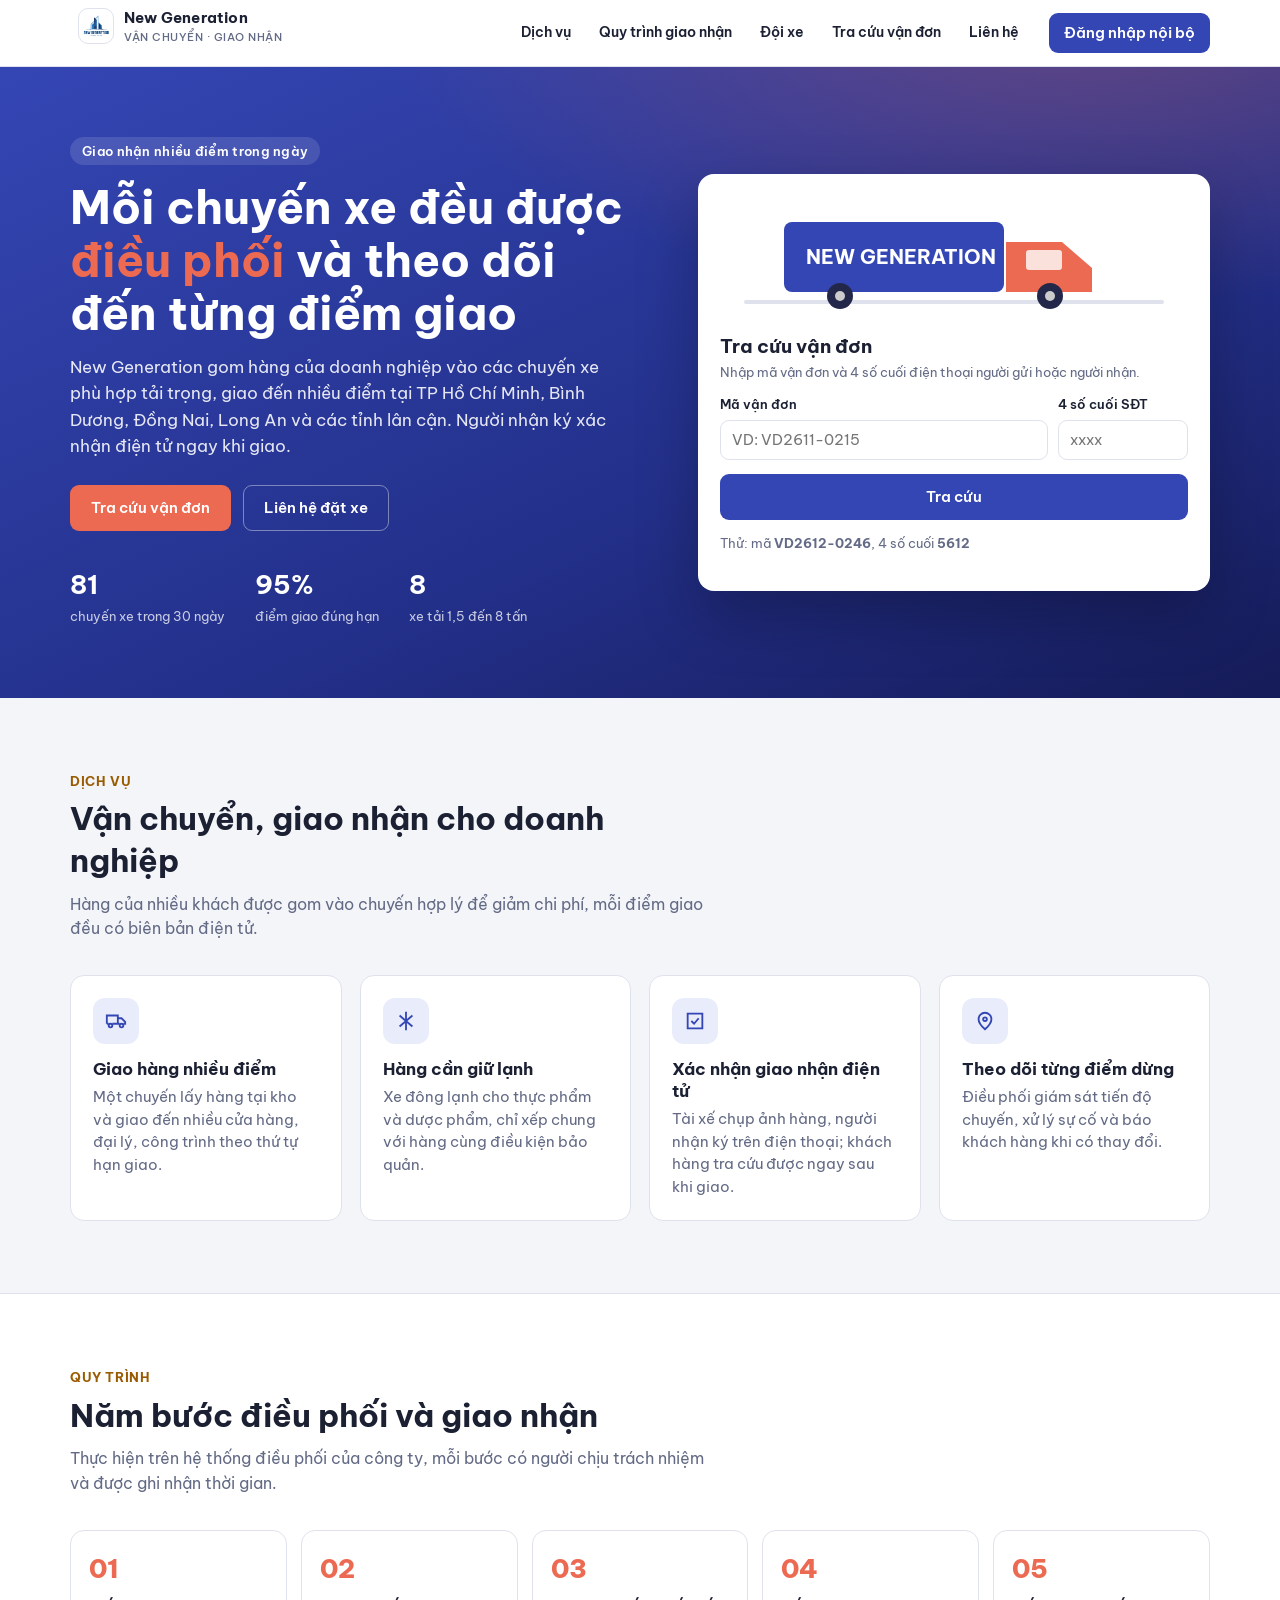
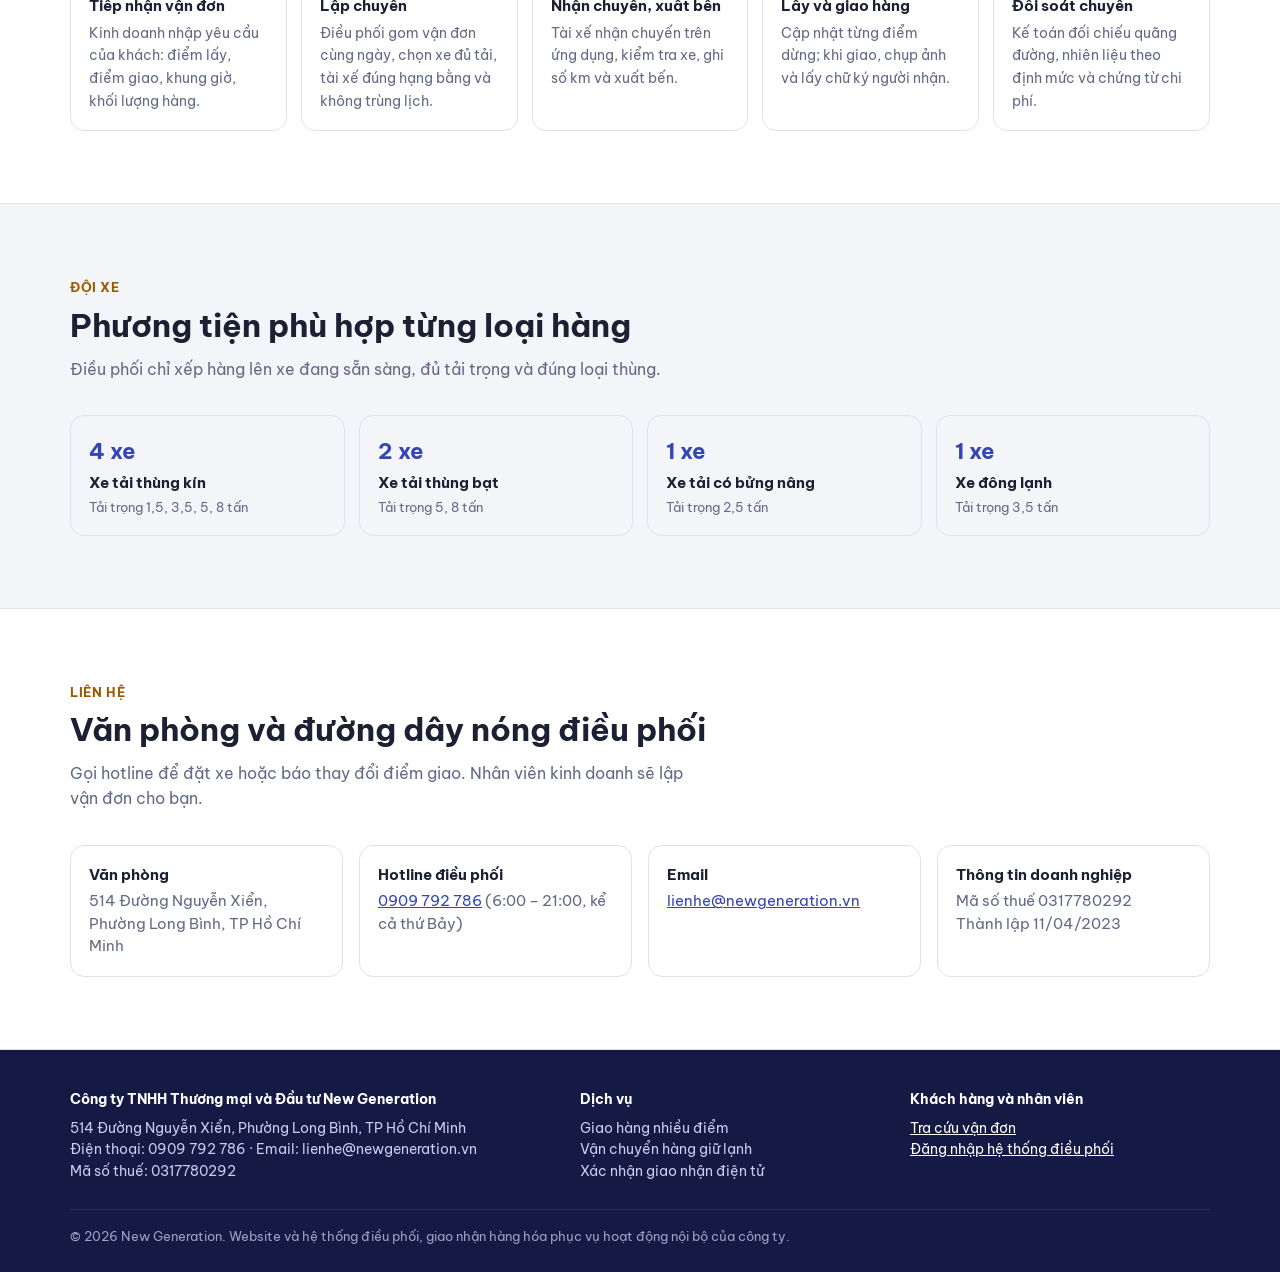
==== index.html @ 915f81f9 "Add files via upload" ====
<!doctype html>
<html lang="vi">
<head>
<meta charset="utf-8">
<meta name="viewport" content="width=device-width, initial-scale=1">
<title>New Generation · Vận chuyển và giao nhận hàng hóa</title>
<meta name="description" content="Công ty TNHH Thương mại và Đầu tư New Generation: vận chuyển, giao nhận hàng hóa nhiều điểm giao tại TP Hồ Chí Minh và các tỉnh lân cận. Theo dõi từng điểm dừng, xác nhận giao nhận điện tử.">
<link rel="icon" href="assets/img/logo.png">
<link rel="preconnect" href="https://fonts.googleapis.com">
<link href="https://fonts.googleapis.com/css2?family=Be+Vietnam+Pro:wght@400;500;600;700;800&display=swap" rel="stylesheet">
<link rel="stylesheet" href="assets/css/app.css">
<link rel="stylesheet" href="assets/css/site.css">
</head>
<body>
<header class="site-top"><div class="in">
  <a class="brand" href="#"><img src="assets/img/logo.png" alt=""><span>New Generation<small>VẬN CHUYỂN · GIAO NHẬN</small></span></a>
  <nav class="site-nav" id="snav" aria-label="Điều hướng">
    <a href="#dich-vu">Dịch vụ</a><a href="#quy-trinh">Quy trình giao nhận</a><a href="#doi-xe">Đội xe</a><a href="#tra-cuu">Tra cứu vận đơn</a><a href="#lien-he">Liên hệ</a>
  </nav>
  <button class="icon-btn burger" id="burger" aria-label="Mở menu" aria-expanded="false"><svg width="22" height="22" viewBox="0 0 24 24" fill="none" stroke="currentColor" stroke-width="2" stroke-linecap="round"><path d="M4 7h16M4 12h16M4 17h16"/></svg></button>
  <a class="btn primary cta-login" href="app.html">Đăng nhập nội bộ</a>
</div></header>

<main>
<section class="hero"><div class="wrap">
  <div>
    <span class="eyebrow">Giao nhận nhiều điểm trong ngày</span>
    <h1>Mỗi chuyến xe đều được <em>điều phối</em> và theo dõi đến từng điểm giao</h1>
    <p class="lead">New Generation gom hàng của doanh nghiệp vào các chuyến xe phù hợp tải trọng, giao đến nhiều điểm tại TP Hồ Chí Minh, Bình Dương, Đồng Nai, Long An và các tỉnh lân cận. Người nhận ký xác nhận điện tử ngay khi giao.</p>
    <div class="cta"><a class="btn accent" href="#tra-cuu">Tra cứu vận đơn</a><a class="btn ghost" href="#lien-he">Liên hệ đặt xe</a></div>
    <div class="facts"><div><b id="f-trip">—</b><span>chuyến xe trong 30 ngày</span></div><div><b id="f-ok">—</b><span>điểm giao đúng hạn</span></div><div><b id="f-veh">—</b><span>xe tải 1,5 đến 8 tấn</span></div></div>
  </div>
  <div class="track-card" id="tra-cuu">
    <svg class="hero-truck" viewBox="0 0 420 120" aria-hidden="true"><rect x="0" y="104" width="420" height="4" rx="2" fill="var(--line)"/><rect x="40" y="26" width="220" height="70" rx="8" fill="var(--brand)"/><text x="62" y="68" fill="#fff" font-size="20" font-weight="700" font-family="inherit">NEW GENERATION</text><path d="M262 46h56l30 26v24h-86z" fill="var(--accent)"/><rect x="282" y="54" width="36" height="20" rx="3" fill="#fff" opacity=".8"/><circle cx="96" cy="100" r="13" fill="#23284a"/><circle cx="96" cy="100" r="5" fill="#ccc"/><circle cx="306" cy="100" r="13" fill="#23284a"/><circle cx="306" cy="100" r="5" fill="#ccc"/></svg>
    <h2>Tra cứu vận đơn</h2>
    <p class="mut sm" style="margin:4px 0 12px">Nhập mã vận đơn và 4 số cuối điện thoại người gửi hoặc người nhận.</p>
    <form id="tf" class="form" novalidate>
      <div class="row"><div class="field" style="flex:1 1 170px"><label for="t-code">Mã vận đơn</label><input class="input" id="t-code" placeholder="VD: VD2611-0215" autocomplete="off"></div>
      <div class="field" style="flex:0 1 130px"><label for="t-phone">4 số cuối SĐT</label><input class="input" id="t-phone" inputmode="numeric" maxlength="4" placeholder="xxxx"></div></div>
      <button class="btn primary">Tra cứu</button>
      <p class="hint" id="t-demo"></p>
    </form>
    <div id="t-res" class="result" aria-live="polite"></div>
  </div>
</div></section>

<section class="sec" id="dich-vu"><div class="wrap">
  <div class="sec-h"><span class="k">Dịch vụ</span><h2>Vận chuyển, giao nhận cho doanh nghiệp</h2><p>Hàng của nhiều khách được gom vào chuyến hợp lý để giảm chi phí, mỗi điểm giao đều có biên bản điện tử.</p></div>
  <div class="svc">
    <article><div class="ic-b"><svg width="22" height="22" viewBox="0 0 24 24" fill="none" stroke="currentColor" stroke-width="2"><path d="M2 15V6h12v9M14 9h4l4 4v2h-2M2 15h2M8 15h8"/><circle cx="6" cy="17" r="2"/><circle cx="18" cy="17" r="2"/></svg></div><h3>Giao hàng nhiều điểm</h3><p>Một chuyến lấy hàng tại kho và giao đến nhiều cửa hàng, đại lý, công trình theo thứ tự hạn giao.</p></article>
    <article><div class="ic-b"><svg width="22" height="22" viewBox="0 0 24 24" fill="none" stroke="currentColor" stroke-width="2"><path d="M12 2v20M5 6l14 12M19 6L5 18"/></svg></div><h3>Hàng cần giữ lạnh</h3><p>Xe đông lạnh cho thực phẩm và dược phẩm, chỉ xếp chung với hàng cùng điều kiện bảo quản.</p></article>
    <article><div class="ic-b"><svg width="22" height="22" viewBox="0 0 24 24" fill="none" stroke="currentColor" stroke-width="2"><path d="M4 4h16v16H4zM8 12l3 3 5-6"/></svg></div><h3>Xác nhận giao nhận điện tử</h3><p>Tài xế chụp ảnh hàng, người nhận ký trên điện thoại; khách hàng tra cứu được ngay sau khi giao.</p></article>
    <article><div class="ic-b"><svg width="22" height="22" viewBox="0 0 24 24" fill="none" stroke="currentColor" stroke-width="2"><path d="M12 21s-7-6.2-7-11a7 7 0 0 1 14 0c0 4.8-7 11-7 11z"/><circle cx="12" cy="10" r="2"/></svg></div><h3>Theo dõi từng điểm dừng</h3><p>Điều phối giám sát tiến độ chuyến, xử lý sự cố và báo khách hàng khi có thay đổi.</p></article>
  </div>
</div></section>

<section class="sec alt" id="quy-trinh"><div class="wrap">
  <div class="sec-h"><span class="k">Quy trình</span><h2>Năm bước điều phối và giao nhận</h2><p>Thực hiện trên hệ thống điều phối của công ty, mỗi bước có người chịu trách nhiệm và được ghi nhận thời gian.</p></div>
  <ol class="flow" style="padding:0;margin:0">
    <li><b>Tiếp nhận vận đơn</b><span>Kinh doanh nhập yêu cầu của khách: điểm lấy, điểm giao, khung giờ, khối lượng hàng.</span></li>
    <li><b>Lập chuyến</b><span>Điều phối gom vận đơn cùng ngày, chọn xe đủ tải, tài xế đúng hạng bằng và không trùng lịch.</span></li>
    <li><b>Nhận chuyến, xuất bến</b><span>Tài xế nhận chuyến trên ứng dụng, kiểm tra xe, ghi số km và xuất bến.</span></li>
    <li><b>Lấy và giao hàng</b><span>Cập nhật từng điểm dừng; khi giao, chụp ảnh và lấy chữ ký người nhận.</span></li>
    <li><b>Đối soát chuyến</b><span>Kế toán đối chiếu quãng đường, nhiên liệu theo định mức và chứng từ chi phí.</span></li>
  </ol>
</div></section>

<section class="sec" id="doi-xe"><div class="wrap">
  <div class="sec-h"><span class="k">Đội xe</span><h2>Phương tiện phù hợp từng loại hàng</h2><p>Điều phối chỉ xếp hàng lên xe đang sẵn sàng, đủ tải trọng và đúng loại thùng.</p></div>
  <div class="fleet" id="fleet"></div>
</div></section>

<section class="sec alt" id="lien-he"><div class="wrap">
  <div class="sec-h"><span class="k">Liên hệ</span><h2>Văn phòng và đường dây nóng điều phối</h2><p>Gọi hotline để đặt xe hoặc báo thay đổi điểm giao. Nhân viên kinh doanh sẽ lập vận đơn cho bạn.</p></div>
  <div class="contact" id="contact"></div>
</div></section>
</main>

<footer class="site-foot"><div class="wrap">
  <div class="cols">
    <div><h4 id="ft-name"></h4><p id="ft-info"></p></div>
    <div><h4>Dịch vụ</h4><p>Giao hàng nhiều điểm<br>Vận chuyển hàng giữ lạnh<br>Xác nhận giao nhận điện tử</p></div>
    <div><h4>Khách hàng và nhân viên</h4><p><a href="#tra-cuu">Tra cứu vận đơn</a><br><a href="app.html">Đăng nhập hệ thống điều phối</a></p></div>
  </div>
  <p class="copy">© 2026 New Generation. Website và hệ thống điều phối, giao nhận hàng hóa phục vụ hoạt động nội bộ của công ty.</p>
</div></footer>
<div id="toasts" aria-live="polite"></div>

<script src="assets/js/data.js"></script>
<script src="assets/js/core.js"></script>
<script src="assets/js/site.js"></script>
</body>
</html>
---- assets/css/app.css ----
:root {
  --brand: #3446b4; --brand-2: #23308a; --brand-soft: #e9ecfb;
  --accent: #ec6a52; --accent-ink: #ffffff;
  --bg: #f4f5f9; --card: #ffffff; --ink: #1c2033; --mut: #636a85; --line: #dfe2ec; --line-2: #eceef5;
  --side: #1b2155; --side-ink: #c9cdf0; --side-on: #ffffff;
  --ok: #18794e; --ok-soft: #dff3e8; --warn: #9a5b00; --warn-soft: #fcefd6; --bad: #c0362c; --bad-soft: #fbe4e1;
  --info: #2263b8; --info-soft: #e2edfb; --move: #7a3fb0; --move-soft: #f0e7fa; --off: #6b6f80; --off-soft: #eceef3;
  --shadow: 0 1px 2px rgba(25, 30, 70, .06), 0 6px 18px rgba(25, 30, 70, .05);
  --r: 14px;
  color-scheme: light;
}
@media (prefers-color-scheme: dark) {
  :root:not([data-theme="light"]) {
    --brand: #8e9cf5; --brand-2: #b3bdfa; --brand-soft: #23284a; --accent: #f08a76; --accent-ink: #2a0d07;
    --bg: #11131d; --card: #191c29; --ink: #e7e9f4; --mut: #9da2bd; --line: #2b2f44; --line-2: #222639;
    --side: #0c0e1a; --side-ink: #a9aed3; --side-on: #ffffff;
    --ok: #5fd39a; --ok-soft: #15301f; --warn: #f2b25c; --warn-soft: #3a2a12; --bad: #ff8f84; --bad-soft: #3d1c1a;
    --info: #8fb8f2; --info-soft: #172840; --move: #c9a6f0; --move-soft: #2b2140; --off: #a5a8b8; --off-soft: #262838;
    --shadow: 0 1px 2px rgba(0, 0, 0, .35); color-scheme: dark;
  }
}
:root[data-theme="dark"] {
  --brand: #8e9cf5; --brand-2: #b3bdfa; --brand-soft: #23284a; --accent: #f08a76; --accent-ink: #2a0d07;
  --bg: #11131d; --card: #191c29; --ink: #e7e9f4; --mut: #9da2bd; --line: #2b2f44; --line-2: #222639;
  --side: #0c0e1a; --side-ink: #a9aed3; --side-on: #ffffff;
  --ok: #5fd39a; --ok-soft: #15301f; --warn: #f2b25c; --warn-soft: #3a2a12; --bad: #ff8f84; --bad-soft: #3d1c1a;
  --info: #8fb8f2; --info-soft: #172840; --move: #c9a6f0; --move-soft: #2b2140; --off: #a5a8b8; --off-soft: #262838;
  --shadow: 0 1px 2px rgba(0, 0, 0, .35); color-scheme: dark;
}
* { box-sizing: border-box; }
html { -webkit-text-size-adjust: 100%; }
body { margin: 0; background: var(--bg); color: var(--ink); font: 14.5px/1.55 "Be Vietnam Pro", system-ui, -apple-system, "Segoe UI", Roboto, Arial, sans-serif; }
a { color: var(--brand); }
h1, h2, h3, h4 { margin: 0; line-height: 1.3; }
h1 { font-size: 22px; } h2 { font-size: 17px; } h3 { font-size: 15.5px; }
p { margin: 0; }
button, input, select, textarea { font: inherit; color: inherit; }
:focus-visible { outline: 3px solid var(--accent); outline-offset: 2px; }
.mut { color: var(--mut); } .sm { font-size: 13px; } .mono { font-family: ui-monospace, Consolas, monospace; }
.nowrap { white-space: nowrap; }
[hidden] { display: none !important; }

/* ---------- Khung: thanh bên trái và thanh trên ---------- */
.app { display: grid; grid-template-columns: 248px minmax(0, 1fr); min-height: 100vh; background: linear-gradient(90deg, var(--side) 248px, transparent 248px); }
@media (max-width: 960px) { .app { background: none; } }
.side { background: var(--side); color: var(--side-ink); position: sticky; top: 0; height: 100vh; display: flex; flex-direction: column; padding: 16px 12px; overflow-y: auto; z-index: 40; }
.brand { display: flex; align-items: center; gap: 10px; color: #fff; text-decoration: none; font-weight: 700; letter-spacing: .2px; white-space: nowrap; padding: 4px 8px 18px; }
.brand img { width: 36px; height: 36px; object-fit: contain; background: #fff; border-radius: 10px; padding: 3px; }
.brand small { display: block; font-weight: 500; font-size: 10.5px; opacity: .7; letter-spacing: .5px; }
.side .grp { font-size: 11px; text-transform: uppercase; letter-spacing: .8px; opacity: .55; padding: 14px 12px 6px; }
.side nav a { display: flex; align-items: center; gap: 11px; padding: 9px 12px; border-radius: 10px; color: var(--side-ink); text-decoration: none; font-weight: 500; font-size: 14px; margin-bottom: 2px; }
.side nav a:hover { background: rgba(255, 255, 255, .07); color: #fff; }
.side nav a.on { background: rgba(255, 255, 255, .12); color: var(--side-on); font-weight: 600; box-shadow: inset 3px 0 0 var(--accent); }
.side nav a .n { margin-left: auto; background: var(--accent); color: #fff; border-radius: 999px; font-size: 11px; font-weight: 700; padding: 0 7px; line-height: 18px; }
.side-foot { margin-top: auto; padding: 12px; border-top: 1px solid rgba(255, 255, 255, .08); font-size: 12px; opacity: .7; }
.main { min-width: 0; display: flex; flex-direction: column; }
.topbar { position: sticky; top: 0; z-index: 30; background: color-mix(in srgb, var(--bg) 88%, transparent); backdrop-filter: blur(8px); border-bottom: 1px solid var(--line); }
.topbar-in { display: flex; align-items: center; gap: 12px; padding: 0 24px; height: 62px; }
.gsearch { flex: 1; max-width: 460px; position: relative; }
.gsearch .input { padding-left: 36px; background: var(--card); border-radius: 999px; }
.gsearch svg { position: absolute; left: 12px; top: 50%; transform: translateY(-50%); color: var(--mut); }
.gs-res { position: absolute; left: 0; right: 0; top: 46px; background: var(--card); border: 1px solid var(--line); border-radius: 12px; box-shadow: var(--shadow); overflow: hidden; z-index: 60; }
.gs-res a { display: block; padding: 9px 14px; color: var(--ink); text-decoration: none; border-top: 1px solid var(--line-2); font-size: 13.5px; }
.gs-res a:first-child { border-top: 0; } .gs-res a:hover, .gs-res a.on { background: var(--brand-soft); }
.gs-res small { color: var(--mut); margin-left: 6px; }
.top-actions { margin-left: auto; display: flex; align-items: center; gap: 6px; }
.icon-btn { background: transparent; border: 0; color: inherit; width: 40px; height: 40px; border-radius: 10px; cursor: pointer; display: inline-grid; place-items: center; position: relative; font-size: 16px; }
.icon-btn:hover { background: var(--line-2); }
.burger { display: none; }
.dot { position: absolute; top: 3px; right: 2px; min-width: 18px; height: 18px; border-radius: 9px; background: var(--accent); color: #fff; font-size: 11px; font-weight: 700; display: grid; place-items: center; padding: 0 4px; }
.user-chip { display: flex; align-items: center; gap: 9px; background: var(--card); border: 1px solid var(--line); color: var(--ink); border-radius: 999px; padding: 4px 12px 4px 4px; cursor: pointer; }
.avatar { width: 32px; height: 32px; border-radius: 50%; background: linear-gradient(135deg, var(--brand), var(--accent)); color: #fff; display: grid; place-items: center; font-weight: 700; font-size: 13px; flex: none; }
.user-chip .who { text-align: left; line-height: 1.2; font-size: 13px; font-weight: 600; } .user-chip .who small { display: block; color: var(--mut); font-size: 11px; font-weight: 500; }
.menu-pop { position: absolute; right: 20px; top: 58px; background: var(--card); color: var(--ink); border: 1px solid var(--line); border-radius: 12px; box-shadow: var(--shadow); width: 320px; z-index: 50; overflow: hidden; }
.menu-pop .mp-h { padding: 12px 14px; border-bottom: 1px solid var(--line); }
.menu-pop button, .menu-pop a.mi { display: block; width: 100%; text-align: left; padding: 10px 14px; border: 0; background: none; cursor: pointer; text-decoration: none; color: var(--ink); }
.menu-pop button:hover, .menu-pop a.mi:hover { background: var(--brand-soft); }
.notif-list { max-height: 380px; overflow: auto; }
.notif { padding: 10px 14px; border-bottom: 1px solid var(--line-2); display: block; color: var(--ink); text-decoration: none; }
.notif:hover { background: var(--brand-soft); }
.notif small { color: var(--mut); display: block; }
@media (max-width: 960px) {
  .app { grid-template-columns: 1fr; }
  .side { position: fixed; left: 0; top: 0; width: 260px; transform: translateX(-100%); transition: transform .2s; box-shadow: 0 0 40px rgba(0, 0, 0, .3); }
  .side.open { transform: none; }
  .burger { display: inline-grid; }
  .topbar-in { padding: 0 14px; }
  .user-chip .who { display: none; }
}

/* ---------- Bố cục ---------- */
.page { width: 100%; max-width: 1400px; padding: 24px 24px 60px; }
.page-h { display: flex; align-items: flex-end; justify-content: space-between; gap: 14px; flex-wrap: wrap; margin-bottom: 18px; }
.page-h p { color: var(--mut); margin-top: 3px; }
.crumb { font-size: 13px; color: var(--mut); margin-bottom: 4px; } .crumb a { color: var(--mut); }
.card { background: var(--card); border: 1px solid var(--line); border-radius: var(--r); box-shadow: var(--shadow); }
.card-h { display: flex; align-items: center; justify-content: space-between; gap: 10px; padding: 14px 18px; border-bottom: 1px solid var(--line-2); flex-wrap: wrap; }
.card-b { padding: 16px 18px; }
.grid { display: grid; gap: 16px; }
.g2 { grid-template-columns: repeat(2, minmax(0, 1fr)); } .g3 { grid-template-columns: repeat(3, minmax(0, 1fr)); }
.g-main { grid-template-columns: minmax(0, 1.7fr) minmax(0, 1fr); }
@media (max-width: 980px) { .g2, .g3, .g-main { grid-template-columns: 1fr; } }
.stack { display: grid; gap: 16px; }
.row { display: flex; gap: 10px; align-items: center; flex-wrap: wrap; }
.spacer { flex: 1; }

/* KPI */
.kpis { display: grid; grid-template-columns: repeat(auto-fit, minmax(190px, 1fr)); gap: 14px; margin-bottom: 18px; }
.kpi { background: var(--card); border: 1px solid var(--line); border-radius: var(--r); padding: 14px 16px; box-shadow: var(--shadow); position: relative; overflow: hidden; }
.kpi::before { content: ""; position: absolute; left: 0; top: 0; bottom: 0; width: 4px; background: var(--brand); }
.kpi.amber::before { background: var(--accent); } .kpi.red::before { background: var(--bad); } .kpi.green::before { background: var(--ok); }
.kpi .k-l { color: var(--mut); font-size: 13px; font-weight: 600; }
.kpi .k-v { font-size: 26px; font-weight: 700; margin-top: 2px; font-variant-numeric: tabular-nums; }
.kpi .k-s { font-size: 12.5px; color: var(--mut); }

/* Nút */
.btn { display: inline-flex; align-items: center; justify-content: center; gap: 6px; border: 1px solid transparent; border-radius: 9px; padding: 8px 14px; font-weight: 600; cursor: pointer; text-decoration: none; white-space: nowrap; background: var(--line-2); color: var(--ink); min-height: 38px; }
.btn.primary { background: var(--brand); color: #fff; } .btn.primary:hover { filter: brightness(1.08); }
:root[data-theme="dark"] .btn.primary { color: #0d1130; }
@media (prefers-color-scheme: dark) { :root:not([data-theme="light"]) .btn.primary { color: #0d1130; } }
.btn.accent { background: var(--accent); color: var(--accent-ink); }
.btn.ghost { background: transparent; border-color: var(--line); } .btn.ghost:hover { background: var(--line-2); }
.btn.danger { background: var(--bad); color: #fff; }
.btn.link { background: none; border: 0; color: var(--brand); padding: 0 4px; min-height: auto; }
.btn.sm { padding: 5px 10px; font-size: 13px; min-height: 32px; }
.btn:disabled { opacity: .5; cursor: not-allowed; }

/* Biểu mẫu */
.form { display: grid; gap: 14px; }
.fgrid { display: grid; grid-template-columns: repeat(2, minmax(0, 1fr)); gap: 12px 16px; }
.fgrid.c3 { grid-template-columns: repeat(3, minmax(0, 1fr)); }
.fgrid .full { grid-column: 1 / -1; }
@media (max-width: 720px) { .fgrid, .fgrid.c3 { grid-template-columns: 1fr; } }
.field { display: grid; gap: 5px; }
.field label { font-size: 13px; font-weight: 600; }
.field label .rq { color: var(--bad); }
.input, select.input, textarea.input { width: 100%; border: 1px solid var(--line); background: var(--card); border-radius: 9px; padding: 8px 11px; min-height: 38px; }
textarea.input { min-height: 74px; resize: vertical; }
.input:focus { border-color: var(--brand); outline: 2px solid color-mix(in srgb, var(--brand) 25%, transparent); outline-offset: 0; }
.input.invalid { border-color: var(--bad); background: var(--bad-soft); }
.f-err { color: var(--bad); font-size: 12.5px; }
.form-err { color: var(--bad); background: var(--bad-soft); border-radius: 8px; padding: 8px 12px; margin-top: 12px; font-size: 13.5px; }
.hint { font-size: 12.5px; color: var(--mut); }
.check { display: flex; gap: 8px; align-items: center; font-size: 13.5px; }
.filters { display: flex; gap: 10px; flex-wrap: wrap; align-items: center; padding: 12px 18px; border-bottom: 1px solid var(--line-2); }
.filters .input { width: auto; min-width: 150px; }
.filters .search { flex: 1; min-width: 220px; }
fieldset { border: 1px solid var(--line); border-radius: 10px; padding: 12px 14px 14px; margin: 0; }
legend { font-weight: 700; font-size: 13.5px; padding: 0 6px; color: var(--brand); }

/* Bảng */
.tbl-wrap { overflow-x: auto; }
.tbl { width: 100%; border-collapse: collapse; font-size: 13.5px; }
.tbl th { text-align: left; font-size: 12px; text-transform: uppercase; letter-spacing: .4px; color: var(--mut); padding: 10px 12px; background: var(--line-2); white-space: nowrap; }
.tbl td { padding: 10px 12px; border-top: 1px solid var(--line-2); vertical-align: middle; }
.tbl tr:hover td { background: color-mix(in srgb, var(--brand-soft) 55%, transparent); }
.tbl .num { text-align: right; font-variant-numeric: tabular-nums; white-space: nowrap; }
.tbl .empty { text-align: center; color: var(--mut); padding: 28px; }
.th-sort { background: none; border: 0; padding: 0; font: inherit; color: inherit; text-transform: inherit; letter-spacing: inherit; cursor: pointer; }
.pager { display: flex; justify-content: space-between; align-items: center; gap: 10px; padding: 10px 16px; font-size: 13px; color: var(--mut); flex-wrap: wrap; }
.pg-btns { display: flex; align-items: center; gap: 8px; }
.code { font-weight: 700; color: var(--brand); text-decoration: none; font-family: ui-monospace, Consolas, monospace; font-size: 13px; }
.kv { display: grid; grid-template-columns: 170px 1fr; gap: 8px 14px; font-size: 14px; }
.kv dt { color: var(--mut); } .kv dd { margin: 0; font-weight: 500; }
@media (max-width: 560px) { .kv { grid-template-columns: 1fr; } .kv dd { margin-bottom: 6px; } }

/* Nhãn trạng thái */
.badge { display: inline-flex; align-items: center; gap: 5px; padding: 2px 10px; border-radius: 999px; font-size: 12.5px; font-weight: 600; white-space: nowrap; }
.badge::before { content: ""; width: 6px; height: 6px; border-radius: 50%; background: currentColor; }
.t-wait { color: var(--warn); background: var(--warn-soft); }
.t-warn { color: var(--bad); background: var(--bad-soft); }
.t-info { color: var(--info); background: var(--info-soft); }
.t-move { color: var(--move); background: var(--move-soft); }
.t-done { color: var(--ok); background: var(--ok-soft); }
.t-off { color: var(--off); background: var(--off-soft); }
.pill { display: inline-block; padding: 1px 8px; border-radius: 6px; font-size: 12px; font-weight: 600; background: var(--line-2); color: var(--mut); }
.pill.red { background: var(--bad-soft); color: var(--bad); } .pill.green { background: var(--ok-soft); color: var(--ok); } .pill.amber { background: var(--warn-soft); color: var(--warn); }

/* Thanh tiến trình đơn hàng */
.stepper { display: grid; grid-template-columns: repeat(5, 1fr); gap: 0; padding: 18px 18px 14px; overflow-x: auto; }
.step { text-align: center; position: relative; font-size: 12.5px; color: var(--mut); min-width: 82px; }
.step .c { width: 30px; height: 30px; margin: 0 auto 6px; border-radius: 50%; display: grid; place-items: center; font-weight: 700; background: var(--card); border: 2px solid var(--line); position: relative; z-index: 1; }
.step::after { content: ""; position: absolute; top: 15px; left: calc(50% + 15px); right: calc(-50% + 15px); height: 2px; background: var(--line); }
.step:last-child::after { display: none; }
.step.done .c { background: var(--brand); border-color: var(--brand); color: #fff; }
.step.done::after { background: var(--brand); }
.step.cur .c { border-color: var(--accent); background: var(--accent); color: var(--accent-ink); }
.step.cur { color: var(--ink); font-weight: 700; }

/* Thẻ tab */
.tabs { display: flex; gap: 4px; border-bottom: 1px solid var(--line); padding: 0 12px; overflow-x: auto; }
.tabs button { background: none; border: 0; padding: 11px 12px; font-weight: 600; color: var(--mut); border-bottom: 3px solid transparent; cursor: pointer; white-space: nowrap; }
.tabs button.on { color: var(--brand); border-bottom-color: var(--accent); }
.tabs .cnt { background: var(--line-2); border-radius: 999px; font-size: 11.5px; padding: 0 7px; margin-left: 4px; }

/* Dòng thời gian */
.timeline { list-style: none; margin: 0; padding: 0; }
.timeline li { position: relative; padding: 0 0 16px 26px; }
.timeline li::before { content: ""; position: absolute; left: 6px; top: 6px; width: 10px; height: 10px; border-radius: 50%; background: var(--brand); box-shadow: 0 0 0 3px var(--brand-soft); }
.timeline li::after { content: ""; position: absolute; left: 10px; top: 18px; bottom: 0; width: 2px; background: var(--line); }
.timeline li:last-child::after { display: none; }
.timeline .t { font-size: 12.5px; color: var(--mut); }

/* Danh sách công việc */
.todo { display: flex; gap: 12px; align-items: center; padding: 11px 18px; border-top: 1px solid var(--line-2); text-decoration: none; color: var(--ink); }
.todo:first-child { border-top: 0; }
.todo:hover { background: var(--brand-soft); }
.todo .ti { width: 34px; height: 34px; border-radius: 9px; display: grid; place-items: center; background: var(--brand-soft); flex: none; }
.todo .tx { flex: 1; min-width: 0; } .todo .tx small { display: block; color: var(--mut); }
.alert { border-radius: 10px; padding: 10px 14px; font-size: 13.5px; border: 1px solid; }
.alert.warn { background: var(--warn-soft); color: var(--warn); border-color: color-mix(in srgb, var(--warn) 30%, transparent); }
.alert.bad { background: var(--bad-soft); color: var(--bad); border-color: color-mix(in srgb, var(--bad) 30%, transparent); }
.alert.ok { background: var(--ok-soft); color: var(--ok); border-color: color-mix(in srgb, var(--ok) 30%, transparent); }
.alert.info { background: var(--info-soft); color: var(--info); border-color: color-mix(in srgb, var(--info) 30%, transparent); }

/* Phân công: thẻ chọn xe và tài xế */
.pick-list { display: grid; gap: 8px; max-height: 310px; overflow: auto; }
.pick { display: flex; gap: 10px; align-items: center; border: 1px solid var(--line); border-radius: 10px; padding: 9px 12px; cursor: pointer; }
.pick:has(input:checked) { border-color: var(--brand); background: var(--brand-soft); }
.pick.no { opacity: .55; cursor: not-allowed; }
.pick .pt { flex: 1; } .pick .pt small { display: block; color: var(--mut); }

/* Biểu đồ */
.chart { width: 100%; height: auto; display: block; }
.chart .grid { stroke: var(--line); stroke-width: 1; }
.chart .ax { fill: var(--mut); font-size: 11px; }
.chart .val { fill: var(--ink); font-size: 11px; font-weight: 600; }
.chart .bar { fill: var(--brand); } .chart .bar.hl { fill: var(--accent); }
.hbar { display: grid; grid-template-columns: 130px 1fr 40px; gap: 10px; align-items: center; font-size: 13px; margin-bottom: 8px; }
.hbar .tr { background: var(--line-2); height: 10px; border-radius: 5px; overflow: hidden; }
.hbar .fl { height: 100%; border-radius: 5px; }

/* Hộp thoại và thông báo nhanh */
.modal-bg { position: fixed; inset: 0; background: rgba(15, 18, 45, .5); display: grid; place-items: center; z-index: 100; padding: 16px; }
.modal { background: var(--card); border-radius: 14px; width: min(520px, 100%); max-height: calc(100vh - 32px); display: flex; flex-direction: column; box-shadow: 0 20px 50px rgba(0, 0, 0, .25); }
.modal.wide { width: min(780px, 100%); }
.modal-h { display: flex; align-items: center; justify-content: space-between; padding: 14px 18px; border-bottom: 1px solid var(--line); }
.modal-b { padding: 16px 18px; overflow: auto; }
.modal-f { display: flex; justify-content: flex-end; gap: 8px; padding: 12px 18px; border-top: 1px solid var(--line); }
#toasts { position: fixed; right: 16px; bottom: 16px; display: grid; gap: 8px; z-index: 200; }
.toast { background: var(--ink); color: var(--card); padding: 10px 16px; border-radius: 10px; box-shadow: var(--shadow); max-width: 360px; font-size: 13.5px; border-left: 4px solid var(--ok); }
.toast.bad { border-left-color: var(--bad); } .toast.warn { border-left-color: var(--accent); }

/* ---------- Trang đăng nhập ---------- */
.login { min-height: 100vh; display: grid; grid-template-columns: 1.1fr 1fr; }
.login-art { background: linear-gradient(155deg, #3446b4 0%, #23308a 55%, #151b57 100%); color: #fff; padding: 48px; display: flex; flex-direction: column; justify-content: space-between; position: relative; overflow: hidden; }
.login-art h1 { font-size: 30px; max-width: 460px; text-wrap: balance; }
.login-art p { opacity: .85; max-width: 440px; margin-top: 12px; }
.login-art .road { position: absolute; right: -60px; bottom: 60px; width: 520px; opacity: .14; }
.login-art ul { list-style: none; padding: 0; margin: 26px 0 0; display: grid; gap: 10px; }
.login-art li { display: flex; gap: 10px; align-items: center; }
.login-art li b { width: 26px; height: 26px; border-radius: 50%; background: var(--accent); color: #fff; display: grid; place-items: center; font-size: 13px; }
.login-box { display: grid; place-items: center; padding: 32px 20px; }
.login-form { width: min(380px, 100%); }
.login-form h2 { font-size: 24px; margin-bottom: 4px; }
.pw { position: relative; } .pw .input { padding-right: 70px; }
.pw button { position: absolute; right: 6px; top: 50%; transform: translateY(-50%); border: 0; background: none; color: var(--brand); font-weight: 600; cursor: pointer; font-size: 13px; }
.demo { margin-top: 22px; font-size: 12.5px; color: var(--mut); border-top: 1px dashed var(--line); padding-top: 14px; }
.demo button { border: 1px solid var(--line); background: var(--card); border-radius: 999px; padding: 2px 10px; margin: 3px 2px; cursor: pointer; font-size: 12px; }
@media (max-width: 860px) { .login { grid-template-columns: 1fr; } .login-art { padding: 28px 20px; } .login-art ul, .login-art .road { display: none; } }

/* ---------- Ứng dụng tài xế (di động) ---------- */
.drv { max-width: 520px; margin: 0 auto; padding: 14px 14px 80px; }
.drv-h { background: linear-gradient(150deg, var(--brand), var(--brand-2)); color: #fff; border-radius: 16px; padding: 16px; margin-bottom: 14px; }
:root[data-theme="dark"] .drv-h { background: linear-gradient(150deg, #3446b4, #23308a); }
@media (prefers-color-scheme: dark) { :root:not([data-theme="light"]) .drv-h { background: linear-gradient(150deg, #3446b4, #23308a); } }
.drv-h .stats { display: grid; grid-template-columns: repeat(3, 1fr); gap: 8px; margin-top: 12px; }
.drv-h .stats div { background: rgba(255, 255, 255, .12); border-radius: 10px; padding: 8px; text-align: center; }
.drv-h .stats b { display: block; font-size: 20px; }
.trip { background: var(--card); border: 1px solid var(--line); border-radius: 14px; padding: 14px; margin-bottom: 12px; box-shadow: var(--shadow); }
.trip .route { display: grid; grid-template-columns: 16px 1fr; gap: 4px 10px; margin: 10px 0; font-size: 13.5px; }
.trip .route i { width: 10px; height: 10px; border-radius: 50%; margin-top: 5px; background: var(--brand); }
.trip .route i.to { background: var(--accent); }
.trip .acts { display: grid; grid-template-columns: 1fr 1fr; gap: 8px; margin-top: 10px; }
.trip .acts .btn { width: 100%; min-height: 44px; }
.trip .acts .btn.full { grid-column: 1 / -1; }
.seg { display: flex; background: var(--line-2); border-radius: 10px; padding: 3px; margin-bottom: 12px; }
.seg button { flex: 1; border: 0; background: none; padding: 8px; border-radius: 8px; font-weight: 600; color: var(--mut); cursor: pointer; }
.seg button.on { background: var(--card); color: var(--brand); box-shadow: var(--shadow); }
.proof-prev { display: flex; gap: 8px; flex-wrap: wrap; }
.proof-prev img { width: 84px; height: 84px; object-fit: cover; border-radius: 8px; border: 1px solid var(--line); }
.proof-file { display: inline-flex; gap: 6px; align-items: center; border: 1px solid var(--line); border-radius: 8px; padding: 6px 10px; font-size: 13px; }

/* ---------- In báo cáo ---------- */
.print-only { display: none; }
@media print {
  body { background: #fff; color: #000; font-size: 12px; }
  .side, .topbar, .no-print, .filters, .pager, #toasts { display: none !important; }
  .print-only { display: block; }
  .page { padding: 0; max-width: none; }
  .card, .kpi { box-shadow: none; border-color: #bbb; break-inside: avoid; }
  .tbl th { background: #eee; color: #000; }
}
@media (max-width: 640px) {
  .page { padding: 16px 14px 50px; }
  .card-h, .card-b, .filters { padding-left: 14px; padding-right: 14px; }
  .filters .input { min-width: 0; flex: 1 1 140px; }
}

/* ---------- Thành phần riêng của CRM ---------- */
.kanban { display: grid; grid-template-columns: repeat(4, minmax(240px, 1fr)); gap: 14px; overflow-x: auto; padding-bottom: 6px; }
.kcol { background: var(--line-2); border-radius: var(--r); padding: 10px; min-height: 200px; display: flex; flex-direction: column; gap: 8px; }
.kcol.drop { outline: 2px dashed var(--brand); outline-offset: -4px; }
.kcol-h { display: flex; justify-content: space-between; align-items: baseline; padding: 4px 6px 6px; }
.kcol-h b { font-size: 13.5px; } .kcol-h span { font-size: 12px; color: var(--mut); }
.kcol-h .sum { display: block; font-size: 12px; color: var(--mut); font-weight: 500; }
.kcard { background: var(--card); border: 1px solid var(--line); border-radius: 11px; padding: 10px 12px; cursor: grab; box-shadow: var(--shadow); text-decoration: none; color: var(--ink); display: block; }
.kcard:hover { border-color: var(--brand); }
.kcard .t { font-weight: 600; font-size: 13.5px; line-height: 1.35; }
.kcard .c { font-size: 12.5px; color: var(--mut); margin-top: 2px; }
.kcard .f { display: flex; justify-content: space-between; align-items: center; margin-top: 8px; font-size: 12.5px; }
.kcard .v { font-weight: 700; color: var(--brand); font-variant-numeric: tabular-nums; }
.mini-av { width: 24px; height: 24px; border-radius: 50%; background: var(--brand-soft); color: var(--brand); display: inline-grid; place-items: center; font-size: 11px; font-weight: 700; }
.seg.inl { display: inline-flex; margin: 0; }
.seg.inl button { padding: 6px 12px; font-size: 13px; flex: none; }
.hero-cust { display: flex; gap: 16px; align-items: center; flex-wrap: wrap; }
.hero-cust .logo { width: 56px; height: 56px; border-radius: 14px; background: linear-gradient(135deg, var(--brand), var(--accent)); color: #fff; display: grid; place-items: center; font-weight: 800; font-size: 20px; flex: none; }
.stat-row { display: grid; grid-template-columns: repeat(auto-fit, minmax(150px, 1fr)); gap: 0; border-top: 1px solid var(--line-2); }
.stat-row div { padding: 12px 18px; border-left: 1px solid var(--line-2); }
.stat-row div:first-child { border-left: 0; }
.stat-row span { display: block; font-size: 12px; color: var(--mut); } .stat-row b { font-size: 17px; font-variant-numeric: tabular-nums; }
.act { display: flex; gap: 12px; padding: 12px 18px; border-top: 1px solid var(--line-2); }
.act:first-child { border-top: 0; }
.act .ai { width: 34px; height: 34px; border-radius: 10px; display: grid; place-items: center; flex: none; background: var(--brand-soft); color: var(--brand); }
.act .ai.late { background: var(--bad-soft); color: var(--bad); } .act .ai.ok { background: var(--ok-soft); color: var(--ok); }
.act .ab { flex: 1; min-width: 0; } .act .ab small { color: var(--mut); display: block; }
.act .ab p { font-size: 13.5px; margin-top: 3px; }
.stars { color: #e8a317; letter-spacing: 1px; }
.qtbl input.input { min-height: 34px; padding: 5px 8px; }
.qtot { display: grid; grid-template-columns: 1fr auto; gap: 6px 22px; justify-content: end; font-size: 14px; margin-left: auto; width: min(360px, 100%); }
.qtot b { text-align: right; font-variant-numeric: tabular-nums; }
.qtot .g { font-size: 17px; border-top: 1px solid var(--line); padding-top: 6px; }
.doc { background: #fff; color: #1c2033; border: 1px solid var(--line); border-radius: 6px; padding: 34px 40px; font-size: 13.5px; }
.doc h2 { text-align: center; font-size: 20px; margin: 14px 0 4px; letter-spacing: .5px; }
.doc .dh { display: flex; justify-content: space-between; gap: 20px; border-bottom: 2px solid #3446b4; padding-bottom: 12px; }
.doc .dh img { width: 54px; } .doc table { width: 100%; border-collapse: collapse; margin: 14px 0; }
.doc th, .doc td { border: 1px solid #cfd3e2; padding: 6px 8px; } .doc th { background: #eef0fa; font-size: 12.5px; }
.doc .num { text-align: right; }
.funnel { display: grid; gap: 6px; }
.funnel div { display: grid; grid-template-columns: 130px 1fr 110px; gap: 10px; align-items: center; font-size: 13px; }
.funnel .fb { height: 26px; border-radius: 6px; background: var(--brand); color: #fff; font-weight: 700; font-size: 12px; display: flex; align-items: center; padding: 0 8px; min-width: 32px; }
.prog { height: 8px; background: var(--line-2); border-radius: 4px; overflow: hidden; }
.prog i { display: block; height: 100%; background: var(--ok); border-radius: 4px; }
.sla { font-size: 12.5px; font-weight: 600; }
.sla.late { color: var(--bad); } .sla.soon { color: var(--warn); } .sla.ok { color: var(--ok); }
.chat { display: grid; gap: 10px; }
.chat .m { background: var(--line-2); border-radius: 12px; padding: 10px 12px; font-size: 13.5px; }
.chat .m.int { background: var(--warn-soft); }
.chat .m small { display: block; color: var(--mut); font-size: 12px; margin-bottom: 2px; }
.legend { display: flex; gap: 14px; flex-wrap: wrap; font-size: 12.5px; color: var(--mut); }
.legend i { display: inline-block; width: 10px; height: 10px; border-radius: 3px; margin-right: 5px; vertical-align: -1px; }
.donut { display: flex; gap: 18px; align-items: center; flex-wrap: wrap; }
.donut svg { width: 150px; height: 150px; flex: none; }
.chart .bar.b2 { fill: var(--accent); }

/* ---------- Điều phối: Gantt, lập chuyến, giám sát ---------- */
.gantt { border: 1px solid var(--line); border-radius: 10px; overflow: hidden; font-size: 12.5px; }
.g-row { display: grid; grid-template-columns: 150px 1fr; border-top: 1px solid var(--line-2); min-height: 40px; }
.g-row:first-child { border-top: 0; }
.g-head { background: var(--line-2); min-height: 28px; }
.g-l { padding: 6px 10px; border-right: 1px solid var(--line-2); line-height: 1.25; }
.g-l small { display: block; color: var(--mut); font-size: 11px; }
.g-t { position: relative; background-image: linear-gradient(90deg, var(--line-2) 1px, transparent 1px); background-size: calc(100% / 15) 100%; }
.g-head .g-t span { position: absolute; top: 6px; transform: translateX(-50%); color: var(--mut); font-size: 11px; }
.g-head .g-t span:first-child { transform: none; padding-left: 3px; }
.g-head .g-t span:last-child { transform: translateX(-100%); }
.g-bar { position: absolute; top: 6px; bottom: 6px; border-radius: 6px; padding: 0 6px; display: flex; align-items: center; gap: 4px; font-size: 11.5px; white-space: nowrap; overflow: hidden; text-decoration: none; border: 1px solid currentColor; }
.g-bar:hover { filter: brightness(.95); box-shadow: var(--shadow); }
.g-maint { position: absolute; inset: 6px 4px; border-radius: 6px; background: repeating-linear-gradient(135deg, var(--warn-soft) 0 8px, transparent 8px 16px); color: var(--warn); font-size: 11.5px; display: flex; align-items: center; padding-left: 8px; }
.g-now { position: absolute; top: 0; bottom: 0; width: 2px; background: var(--accent); }
.lg { display: inline-block; width: 12px; height: 12px; border-radius: 3px; margin-right: 5px; vertical-align: -2px; border: 1px solid currentColor; }
.g-plan { grid-template-columns: minmax(0, 1.5fr) minmax(300px, 1fr); align-items: start; }
@media (max-width: 980px) { .g-plan { grid-template-columns: 1fr; } .g-row { grid-template-columns: 96px 1fr; } }
.cap { background: var(--line-2); border-radius: 10px; padding: 10px 12px; }
.plan-stops { list-style: none; padding: 0; margin: 10px 0 0; display: grid; gap: 4px; font-size: 12.5px; }
.plan-stops li { padding: 4px 8px; border-left: 3px solid var(--mut); background: var(--card); border-radius: 0 6px 6px 0; }
.plan-stops li.giao { border-left-color: var(--brand); }
.alert.sm { padding: 7px 11px; font-size: 12.5px; }
.kpis.k5 { grid-template-columns: repeat(auto-fit, minmax(170px, 1fr)); }
.k-v.sm2 { font-size: 19px; }
.stepper.s6 { grid-template-columns: repeat(6, 1fr); }
.sep { border: 0; border-top: 1px dashed var(--line); margin: 16px 0; }
.sign-box { border: 1px dashed var(--line); border-radius: 8px; padding: 6px; display: inline-block; background: #fff; }
.sign-box img { max-width: 200px; height: 60px; object-fit: contain; display: block; }
.ph-ph { width: 92px; height: 84px; border-radius: 8px; border: 1px solid var(--line); background: var(--line-2); color: var(--mut); display: inline-flex; flex-direction: column; align-items: center; justify-content: center; gap: 4px; font-size: 10.5px; text-align: center; padding: 4px; word-break: break-all; }
.mon { display: grid; grid-template-columns: repeat(auto-fill, minmax(420px, 1fr)); gap: 14px; }
@media (max-width: 560px) { .mon { grid-template-columns: 1fr; } }
.mcard { border: 1px solid var(--line); border-radius: 12px; padding: 14px; background: var(--card); }
.mc-h { display: flex; justify-content: space-between; gap: 10px; }
.mc-p { text-align: right; } .mc-p b { font-size: 20px; display: block; line-height: 1.1; }
.route { list-style: none; display: flex; padding: 0; margin: 14px 0 10px; overflow-x: auto; }
.route li { flex: 1 0 78px; position: relative; text-align: center; font-size: 11px; color: var(--mut); padding: 0 2px; }
.route li i { width: 24px; height: 24px; border-radius: 50%; display: grid; place-items: center; margin: 0 auto 4px; font-style: normal; font-weight: 700; font-size: 11px; background: var(--card); border: 2px solid var(--line); position: relative; z-index: 1; color: var(--mut); }
.route li::after { content: ""; position: absolute; top: 12px; left: calc(50% + 12px); right: calc(-50% + 12px); height: 2px; background: var(--line); }
.route li:last-child::after { display: none; }
.route li.xong i { background: var(--ok); border-color: var(--ok); color: #fff; } .route li.xong::after { background: var(--ok); }
.route li.that_bai i { background: var(--bad); border-color: var(--bad); color: #fff; }
.route li.cur i, .route li.da_den i { border-color: var(--accent); background: var(--accent); color: #fff; box-shadow: 0 0 0 4px color-mix(in srgb, var(--accent) 25%, transparent); }
.route li.cur { color: var(--ink); font-weight: 600; }
.route li.late i { border-color: var(--bad); }
.route li span { display: block; line-height: 1.25; } .route li small { display: block; font-weight: 400; color: var(--mut); }
/* Ứng dụng tài xế */
.drv-top { position: sticky; top: 0; z-index: 30; background: var(--side); display: flex; align-items: center; justify-content: space-between; padding: 8px 14px; }
.drv-top .brand { padding: 0; } .drv-top .user-chip { padding: 3px; border: 0; background: rgba(255, 255, 255, .12); }
body > .menu-pop { position: fixed; }
.cur-stop { margin-top: 12px; background: var(--brand-soft); border-radius: 12px; padding: 12px; display: grid; gap: 3px; }
.cur-stop b { font-size: 15px; }
.dstops { list-style: none; padding: 0; margin: 12px 0 0; display: grid; gap: 0; font-size: 13px; }
.dstops li { display: grid; grid-template-columns: 26px 1fr; gap: 8px; padding: 7px 0; border-top: 1px solid var(--line-2); }
.dstops li i { width: 22px; height: 22px; border-radius: 50%; display: grid; place-items: center; font-style: normal; font-size: 11px; font-weight: 700; background: var(--line-2); color: var(--mut); }
.dstops li.xong i { background: var(--ok); color: #fff; } .dstops li.that_bai i { background: var(--bad); color: #fff; } .dstops li.da_den i { background: var(--accent); color: #fff; }
.dstops li.xong { color: var(--mut); }
.dstops small { display: block; color: var(--mut); font-size: 12px; }
.trip .acts .full { grid-column: 1 / -1; display: grid; }
.sigpad { width: 100%; height: 150px; border: 1px dashed var(--brand); border-radius: 10px; background: #fff; touch-action: none; cursor: crosshair; }
.cost-row { display: grid; grid-template-columns: 1.2fr 1fr 1.2fr auto auto; gap: 6px; align-items: center; margin-bottom: 6px; }
@media (max-width: 560px) { .cost-row { grid-template-columns: 1fr 1fr; } }
.file-btn { cursor: pointer; }
---- assets/css/site.css ----
/* Trang web công khai của New Generation (dùng chung token màu với app.css) */
.site-top { position: sticky; top: 0; z-index: 30; background: color-mix(in srgb, var(--card) 92%, transparent); backdrop-filter: blur(8px); border-bottom: 1px solid var(--line); }
.site-top .in { max-width: 1180px; margin: 0 auto; display: flex; align-items: center; gap: 18px; padding: 0 20px; height: 66px; }
.site-top .brand { color: var(--ink); }
.site-top .brand small { color: var(--mut); opacity: 1; }
.site-top .brand img { border: 1px solid var(--line); }
.site-nav { display: flex; gap: 4px; margin-left: auto; }
.site-nav a { color: var(--ink); text-decoration: none; font-weight: 600; font-size: 14px; padding: 8px 12px; border-radius: 8px; }
.site-nav a:hover { background: var(--brand-soft); color: var(--brand); }
.burger { display: none; margin-left: auto; color: var(--ink); }
.burger:hover { background: var(--line-2) !important; }
@media (max-width: 900px) {
  .site-nav { display: none; position: absolute; top: 66px; left: 0; right: 0; background: var(--card); flex-direction: column; padding: 10px 16px 16px; border-bottom: 1px solid var(--line); box-shadow: var(--shadow); }
  .site-nav.open { display: flex; }
  .burger { display: inline-grid; }
  .site-top .cta-login { display: none; }
}
.wrap { max-width: 1180px; margin: 0 auto; padding: 0 20px; }
.hero { background: radial-gradient(1200px 500px at 85% -10%, rgba(236, 106, 82, .30), transparent 60%), linear-gradient(155deg, #3446b4, #23308a 60%, #151b57); color: #fff; overflow: hidden; }
.hero .wrap { display: grid; grid-template-columns: 1.15fr 1fr; gap: 40px; padding-top: 70px; padding-bottom: 70px; align-items: center; }
.hero .eyebrow { display: inline-block; background: rgba(255, 255, 255, .12); border-radius: 999px; padding: 4px 12px; font-size: 13px; font-weight: 600; letter-spacing: .3px; }
.hero h1 { font-size: clamp(30px, 4.4vw, 46px); line-height: 1.15; margin: 16px 0 14px; text-wrap: balance; }
.hero h1 em { font-style: normal; color: var(--accent); }
.hero p.lead { font-size: 17px; opacity: .88; max-width: 560px; }
.hero .cta { display: flex; gap: 12px; flex-wrap: wrap; margin-top: 26px; }
.hero .btn.ghost { color: #fff; border-color: rgba(255, 255, 255, .4); }
.hero .btn.ghost:hover { background: rgba(255, 255, 255, .1); }
.hero .btn { min-height: 46px; padding: 10px 20px; }
.hero .facts { display: flex; gap: 30px; margin-top: 34px; flex-wrap: wrap; }
.hero .facts b { display: block; font-size: 26px; }
.hero .facts span { font-size: 13px; opacity: .75; }
.track-card { background: var(--card); color: var(--ink); border-radius: 16px; padding: 22px; box-shadow: 0 24px 60px rgba(0, 0, 0, .25); }
.track-card h2 { font-size: 19px; }
.track-card .row .input { flex: 1 1 140px; }
.hero-truck { width: 100%; max-width: 420px; display: block; margin: 0 auto 18px; }
@media (max-width: 900px) { .hero .wrap { grid-template-columns: 1fr; padding-top: 44px; padding-bottom: 44px; } }
.sec { padding: 72px 0; }
.sec.alt { background: var(--card); border-top: 1px solid var(--line); border-bottom: 1px solid var(--line); }
.sec-h { max-width: 640px; margin-bottom: 34px; }
.sec-h .k { color: var(--accent); font-weight: 700; letter-spacing: .6px; font-size: 13px; text-transform: uppercase; }
.sec-h .k { color: var(--warn); }
.fleet strong { display: block; margin: 4px 0 2px; }
.sec-h h2 { font-size: clamp(24px, 3vw, 32px); margin: 6px 0 10px; }
.sec-h p { color: var(--mut); font-size: 16px; }
.svc { display: grid; grid-template-columns: repeat(auto-fit, minmax(240px, 1fr)); gap: 18px; }
.svc article { background: var(--card); border: 1px solid var(--line); border-radius: 14px; padding: 22px; }
.sec.alt .svc article { background: var(--bg); }
.svc .ic-b { width: 46px; height: 46px; border-radius: 12px; background: var(--brand-soft); color: var(--brand); display: grid; place-items: center; margin-bottom: 14px; }
.svc h3 { font-size: 17px; margin-bottom: 6px; }
.svc p { color: var(--mut); font-size: 14.5px; }
.flow { display: grid; grid-template-columns: repeat(5, 1fr); gap: 14px; counter-reset: s; }
.flow li { list-style: none; background: var(--card); border: 1px solid var(--line); border-radius: 14px; padding: 18px; position: relative; }
.flow li::before { counter-increment: s; content: "0" counter(s); font-weight: 800; font-size: 26px; color: var(--accent); display: block; margin-bottom: 6px; }
.flow b { display: block; margin-bottom: 4px; }
.flow span { color: var(--mut); font-size: 14px; }
@media (max-width: 900px) { .flow { grid-template-columns: 1fr 1fr; } }
@media (max-width: 520px) { .flow { grid-template-columns: 1fr; } }
.fleet { display: grid; grid-template-columns: repeat(auto-fit, minmax(200px, 1fr)); gap: 14px; }
.fleet div { border: 1px solid var(--line); border-radius: 14px; padding: 18px; background: var(--bg); }
.fleet b { font-size: 22px; color: var(--brand); display: block; }
.quote { display: grid; grid-template-columns: 1fr 1.4fr; gap: 30px; align-items: start; }
.quote ul { padding-left: 18px; color: var(--mut); }
.quote li { margin-bottom: 8px; }
@media (max-width: 900px) { .quote { grid-template-columns: 1fr; } }
.contact { display: grid; grid-template-columns: repeat(auto-fit, minmax(230px, 1fr)); gap: 16px; }
.contact div { background: var(--card); border: 1px solid var(--line); border-radius: 14px; padding: 18px; }
.contact b { display: block; margin-bottom: 4px; }
.site-foot { background: #151a45; color: #c9cdf0; padding: 40px 0 26px; font-size: 14px; }
.site-foot .cols { display: grid; grid-template-columns: 1.6fr 1fr 1fr; gap: 30px; }
.site-foot a { color: #fff; }
.site-foot h4 { color: #fff; margin-bottom: 10px; }
.site-foot .copy { border-top: 1px solid rgba(255, 255, 255, .12); margin-top: 26px; padding-top: 16px; font-size: 13px; opacity: .75; }
@media (max-width: 760px) { .site-foot .cols { grid-template-columns: 1fr; } }
.result { margin-top: 16px; }
.result .stepper { padding: 14px 0 6px; grid-template-columns: repeat(7, minmax(70px, 1fr)); }
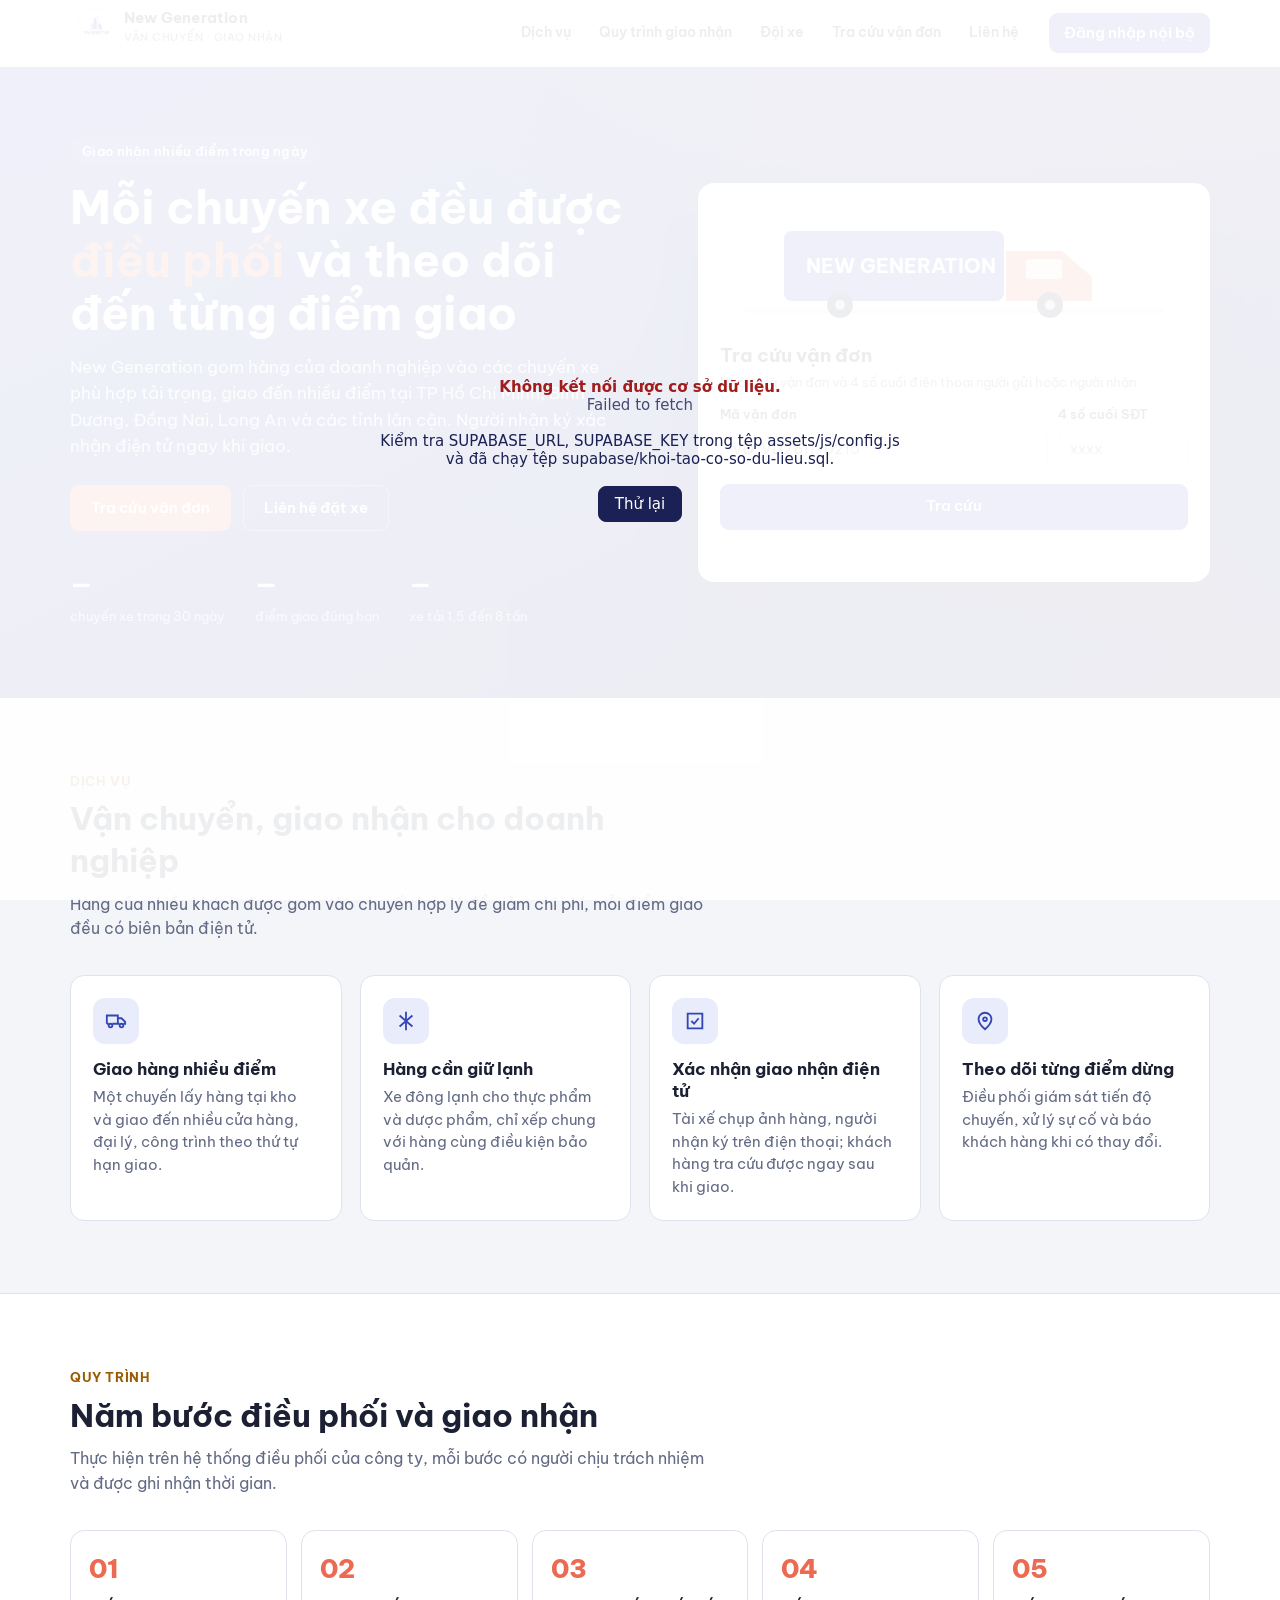
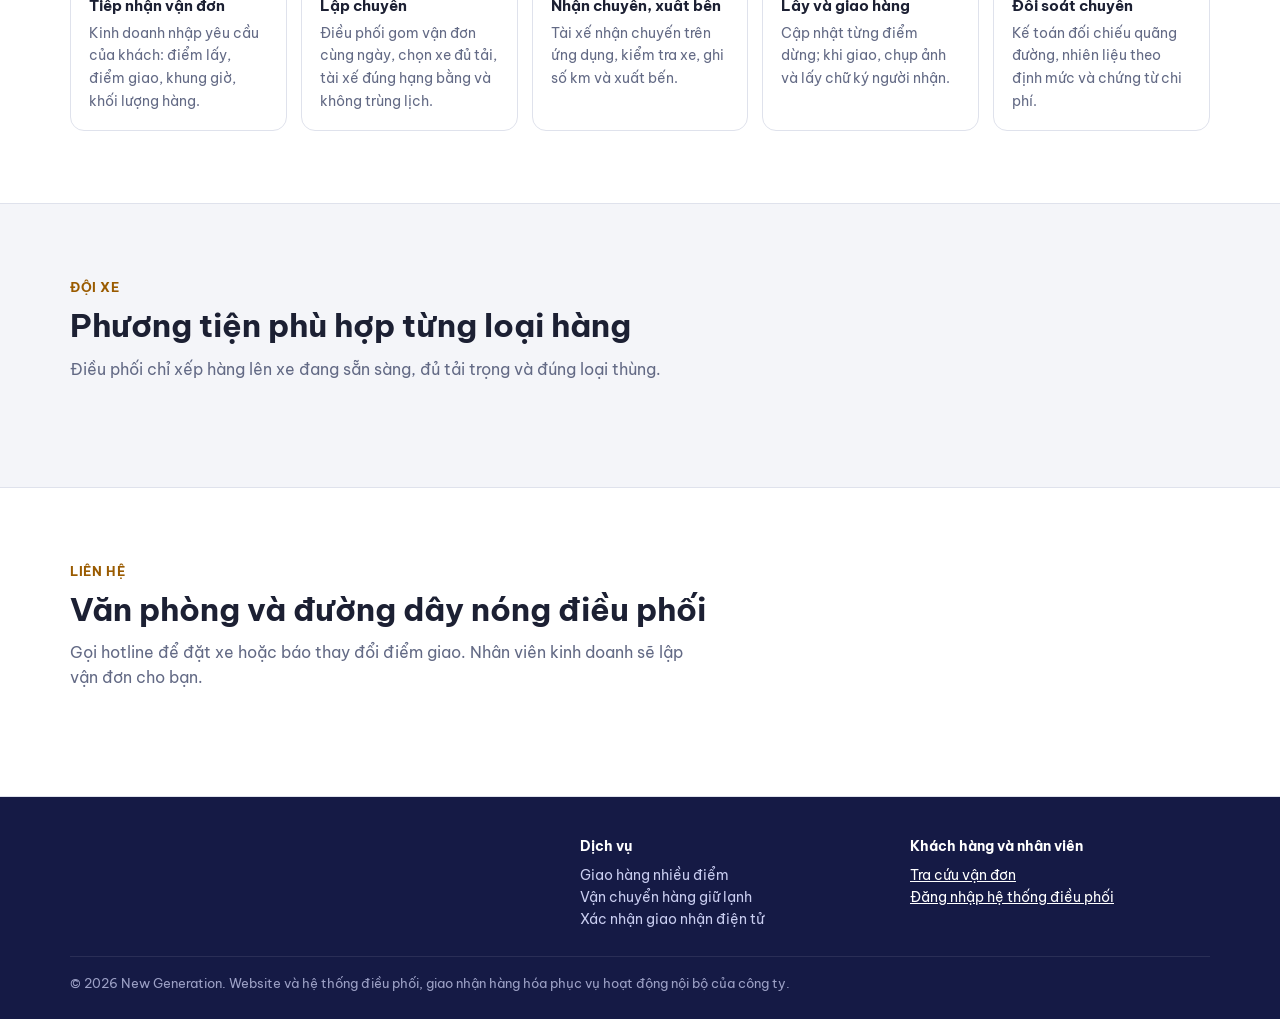
==== commit 9ab45656: "Add files via upload" ====
--- a/index.html
+++ b/index.html
@@ -86,8 +86,10 @@
 </div></footer>
 <div id="toasts" aria-live="polite"></div>
 
+<script src="assets/js/config.js"></script>
 <script src="assets/js/data.js"></script>
 <script src="assets/js/core.js"></script>
+<script src="assets/js/cloud.js"></script>
 <script src="assets/js/site.js"></script>
 </body>
 </html>
